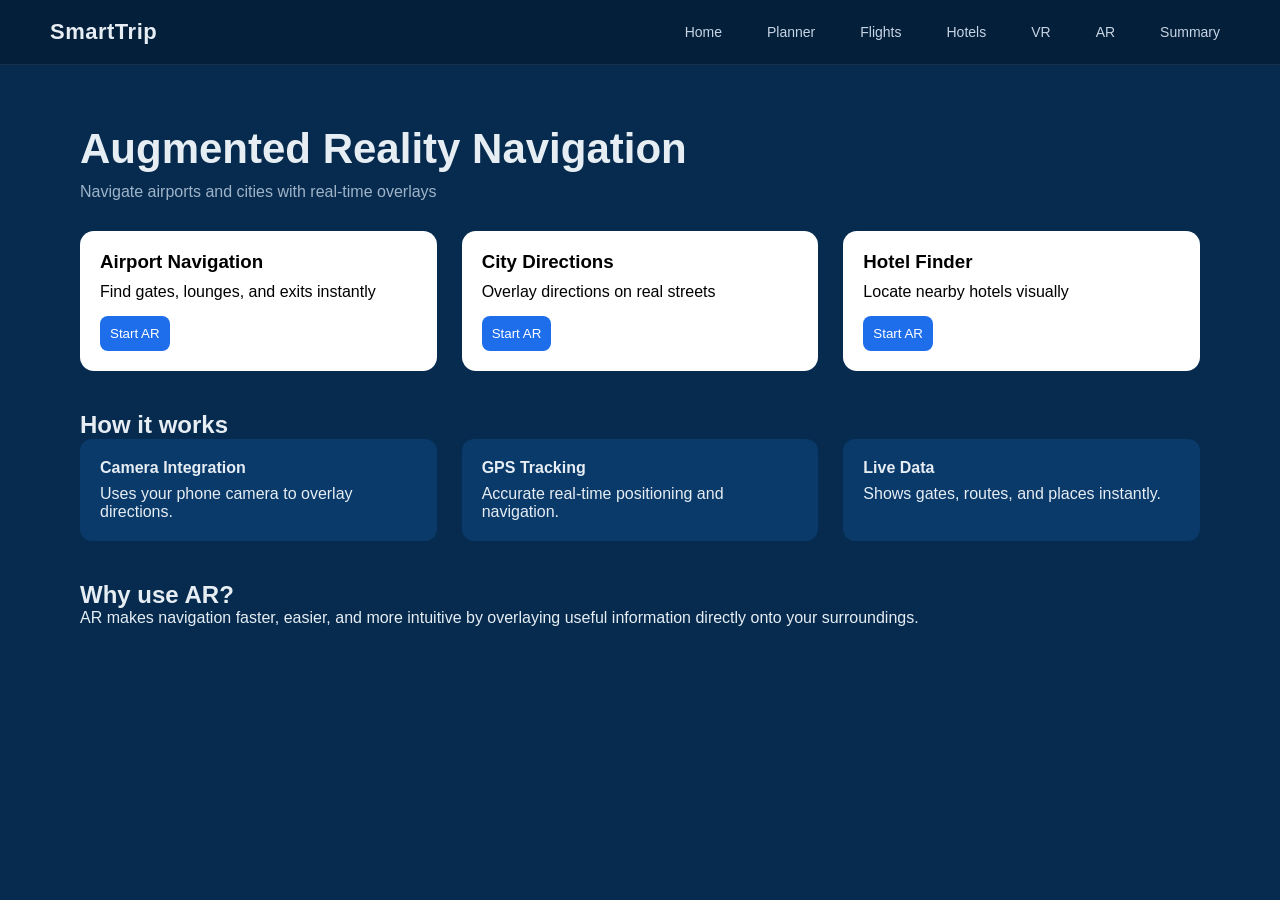
==== ar.html @ 6f410078 "Add files via upload" ====
<!DOCTYPE html>
<html>
<head>
  <title>AR Navigation</title>
  <link rel="stylesheet" href="css/style.css">
</head>
<body>

<header class="navbar">

  <div class="logo">SmartTrip</div>

  <!-- HAMBURGER (mobile) -->
  <div class="menu-toggle" onclick="toggleMenu()">☰</div>

  <nav class="nav-links" id="navLinks">
    <a href="index.html">Home</a>
    <a href="planner.html">Planner</a>
    <a href="booking.html">Flights</a>
    <a href="hotels.html">Hotels</a>
    <a href="vr.html">VR</a>
    <a href="ar.html">AR</a>
    <a href="summary.html">Summary</a>
  </nav>

</header>

<section class="container">

  <!-- HEADER -->
  <div class="page-header">
    <h1>Augmented Reality Navigation</h1>
    <p>Navigate airports and cities with real-time overlays</p>
  </div>

  <!-- FEATURES -->
  <div class="grid-3">

    <div class="card">
      <h3>Airport Navigation</h3>
      <p>Find gates, lounges, and exits instantly</p>
      <button>Start AR</button>
    </div>

    <div class="card">
      <h3>City Directions</h3>
      <p>Overlay directions on real streets</p>
      <button>Start AR</button>
    </div>

    <div class="card">
      <h3>Hotel Finder</h3>
      <p>Locate nearby hotels visually</p>
      <button>Start AR</button>
    </div>

  </div>

  <!-- HOW IT WORKS -->
  <div class="info-section">
    <h2>How it works</h2>

    <div class="grid-3">
      <div class="info-card">
        <h4>Camera Integration</h4>
        <p>Uses your phone camera to overlay directions.</p>
      </div>

      <div class="info-card">
        <h4>GPS Tracking</h4>
        <p>Accurate real-time positioning and navigation.</p>
      </div>

      <div class="info-card">
        <h4>Live Data</h4>
        <p>Shows gates, routes, and places instantly.</p>
      </div>
    </div>
  </div>

  <!-- BENEFITS -->
  <div class="info-section">
    <h2>Why use AR?</h2>
    <p>
      AR makes navigation faster, easier, and more intuitive by overlaying useful
      information directly onto your surroundings.
    </p>
  </div>

</section>

</body>
</html>
---- css/style.css ----
/* RESET */
* {
  margin: 0;
  padding: 0;
  box-sizing: border-box;
  font-family: 'Segoe UI', sans-serif;
}

body {
  background: #062B4F;
  color: #e6edf3;
}

/* NAVBAR */
.navbar {
  display: flex;
  justify-content: space-between;
  align-items: center;
  padding: 18px 50px;
  background: #041f3a;
  border-bottom: 1px solid rgba(255,255,255,0.08);
}

.logo {
  font-size: 22px;
  font-weight: 700;
  letter-spacing: 0.5px;
}

.nav-links {
  display: flex;
  align-items: center;
  gap: 25px;
}

.nav-links a {
  color: #c7d4e3;
  text-decoration: none;
  font-size: 14px;
  transition: 0.2s;
}

.nav-links a:hover {
  color: white;
}

/* HERO */
.hero {
  padding: 70px 60px;
}

.hero h1 {
  font-size: 52px;
  font-weight: 700;
  line-height: 1.2;
  margin-bottom: 30px;
}

/* TABS */
.tabs {
  display: flex;
  gap: 10px;
  margin-bottom: 20px;
}

.tabs button {
  padding: 10px 20px;
  border-radius: 25px;
  border: 1px solid #1E6DEB;
  background: transparent;
  color: white;
  cursor: pointer;
  transition: 0.2s;
}

.tabs button.active,
.tabs button:hover {
  background: #1E6DEB;
}

/* SEARCH BAR */
.search-container {
  display: grid;
  grid-template-columns: repeat(5, 1fr) 140px;
  background: white;
  border-radius: 12px;
  overflow: hidden;
  margin-top: 15px;
}

.input-box {
  padding: 12px 15px;
  border-right: 1px solid #eee;
  color: black;
}

.input-box label {
  font-size: 12px;
  color: gray;
}

.input-box input,
.input-box select {
  width: 100%;
  border: none;
  outline: none;
  font-size: 14px;
}

.search-btn {
  background: #1E6DEB;
  color: white;
  border: none;
  font-weight: 600;
  cursor: pointer;
  transition: 0.2s;
}

.search-btn:hover {
  background: #1557c5;
}

/* OPTIONS */
.options {
  margin-top: 15px;
  display: flex;
  gap: 20px;
  font-size: 13px;
}

/* SECTIONS */
.section {
  padding: 60px;
}

.section h2 {
  margin-bottom: 25px;
}

/* CARDS */
.cards {
  display: grid;
  grid-template-columns: repeat(3, 1fr);
  gap: 25px;
}

.card {
  background: white;
  color: black;
  padding: 20px;
  border-radius: 14px;
  transition: 0.2s;
}

.card:hover {
  transform: translateY(-5px);
}

.card h3 {
  margin-bottom: 10px;
}

.card button {
  margin-top: 15px;
  padding: 10px;
  background: #1E6DEB;
  border: none;
  color: white;
  border-radius: 8px;
  cursor: pointer;
}

/* QUICK */
.quick-section {
  display: flex;
  gap: 20px;
  padding: 40px 60px;
}

.quick-card {
  flex: 1;
  background: #0a3a6a;
  padding: 25px;
  border-radius: 12px;
  text-align: center;
  font-weight: 500;
  cursor: pointer;
  transition: 0.2s;
}

.quick-card:hover {
  background: #114c8c;
}

/* PROMO */
.promo {
  display: flex;
  align-items: center;
  justify-content: space-between;
  margin: 40px 60px;
  padding: 40px;
  background: #1E6DEB;
  border-radius: 16px;
}

.promo-text h2 {
  font-size: 32px;
  margin-bottom: 10px;
}

.promo-text button {
  margin-top: 15px;
  padding: 10px 20px;
  border: none;
  background: white;
  color: black;
  border-radius: 8px;
  cursor: pointer;
}

.promo-img {
  width: 40%;
  height: 220px;
  border-radius: 12px;
  background: url('https://images.unsplash.com/photo-1502920917128-1aa500764ce7') center/cover;
}

/* FOOTER */
.footer {
  text-align: center;
  padding: 25px;
  background: #041f3a;
  margin-top: 40px;
}

/* RESPONSIVE */
@media (max-width: 900px) {
  .search-container {
    grid-template-columns: 1fr;
  }

  .cards {
    grid-template-columns: 1fr;
  }

  .promo {
    flex-direction: column;
  }

  .promo-img {
    width: 100%;
    margin-top: 20px;
  }
}

/* SUMMARY PAGE */

.summary-container {
  padding: 60px;
  max-width: 1200px;
  margin: auto;
}

.summary-container h1 {
  margin-bottom: 30px;
}

/* GRID */
.summary-grid {
  display: grid;
  grid-template-columns: 2fr 1fr;
  gap: 25px;
}

/* CARDS */
.summary-card {
  background: white;
  color: black;
  padding: 25px;
  border-radius: 14px;
  margin-bottom: 20px;
  line-height: 1.6;
}

.summary-card h3 {
  margin-bottom: 12px;
}

/* RIGHT SIDE */
.summary-right .summary-card {
  margin-bottom: 20px;
}

.highlight {
  background: #1E6DEB;
  color: white;
}

/* BUTTON */
.primary-btn {
  width: 100%;
  padding: 15px;
  background: #1E6DEB;
  border: none;
  color: white;
  border-radius: 10px;
  font-size: 16px;
  cursor: pointer;
}

/* RESPONSIVE */
@media(max-width: 900px){
  .summary-grid {
    grid-template-columns: 1fr;
  }
}

/* PLANNER PAGE */

.planner-container {
  max-width: 1200px;
  margin: auto;
  padding: 60px 40px;
}

/* HEADER */
.planner-header {
  margin-bottom: 25px;
}

.planner-header h1 {
  font-size: 40px;
  margin-bottom: 8px;
}

.planner-header p {
  color: #9fb3c8;
}

/* GRID FIX */
.planner-grid {
  display: grid;
  grid-template-columns: repeat(3, 1fr);
  gap: 25px;
}

/* CARDS */
.planner-card {
  background: white;
  color: black;
  padding: 25px;
  border-radius: 16px;
  transition: 0.2s;
}

.planner-card:hover {
  transform: translateY(-6px);
}

.planner-card h3 {
  margin-bottom: 10px;
}

.planner-card p {
  margin-bottom: 15px;
}

.planner-card button {
  padding: 10px 15px;
  background: #1E6DEB;
  border: none;
  color: white;
  border-radius: 8px;
  cursor: pointer;
}

/* DIVIDER (THIS FIXES EMPTY SPACE FEEL) */
.divider {
  height: 1px;
  background: rgba(255,255,255,0.1);
  margin: 50px 0;
}

/* RESPONSIVE */
@media(max-width: 900px){
  .planner-grid {
    grid-template-columns: 1fr;
  }
}

/* BOOKING PAGE */

.booking-container {
  max-width: 1200px;
  margin: auto;
  padding: 60px 40px;
}

.sub {
  color: #9fb3c8;
  margin-bottom: 25px;
}

/* LAYOUT */
.booking-layout {
  display: grid;
  grid-template-columns: 280px 1fr;
  gap: 25px;
}

/* FILTERS */
.filters {
  background: #041f3a;
  padding: 20px;
  border-radius: 12px;
}

.filter-box {
  margin-bottom: 20px;
}

/* RESULTS */
.results {
  display: flex;
  flex-direction: column;
  gap: 15px;
}

/* FLIGHT CARD */
.flight-card {
  background: white;
  color: black;
  padding: 20px;
  border-radius: 14px;
  display: flex;
  justify-content: space-between;
  align-items: center;
}

.flight-info span {
  font-size: 13px;
  color: gray;
}

.flight-price h2 {
  margin-bottom: 10px;
}

.flight-price button,
.hotel-card button {
  background: #1E6DEB;
  color: white;
  border: none;
  padding: 10px 18px;
  border-radius: 10px;
  font-size: 14px;
  cursor: pointer;
  transition: 0.2s;
}

.flight-price button:hover,
.hotel-card button:hover {
  background: #1557c5;
}
/* RESPONSIVE */
@media(max-width: 900px){
  .booking-layout {
    grid-template-columns: 1fr;
  }
}

/* HOTEL CARD (same style as flights) */
.hotel-card {
  background: white;
  color: black;
  padding: 20px;
  border-radius: 14px;
  display: flex;
  justify-content: space-between;
  align-items: center;
}

.flight-card,
.hotel-card {
  display: flex;
  justify-content: space-between;
  align-items: center;
}

.flight-price {
  text-align: right;
}

/* NAVBAR IMPROVED */

.navbar {
  display: flex;
  justify-content: space-between;
  align-items: center;
  padding: 18px 50px;
  background: #041f3a;
  border-bottom: 1px solid rgba(255,255,255,0.08);
}

.logo {
  font-size: 22px;
  font-weight: 700;
}

/* LINKS */
.nav-links {
  display: flex;
  gap: 25px;
}

.nav-links a {
  color: #c7d4e3;
  text-decoration: none;
  font-size: 14px;
  padding: 6px 10px;
  border-radius: 6px;
  transition: 0.2s;
}

.nav-links a:hover {
  color: white;
  background: rgba(255,255,255,0.08);
}

/* ACTIVE LINK */
.nav-links a.active {
  background: #1E6DEB;
  color: white;
}

/* MOBILE */
.menu-toggle {
  display: none;
  font-size: 22px;
  cursor: pointer;
}

@media(max-width: 900px){
  .menu-toggle {
    display: block;
  }

  .nav-links {
    position: absolute;
    top: 60px;
    right: 20px;
    background: #041f3a;
    flex-direction: column;
    padding: 15px;
    border-radius: 10px;
    display: none;
  }

  .nav-links.show {
    display: flex;
  }
}

/* COMMON CONTAINER */
.container {
  max-width: 1200px;
  margin: auto;
  padding: 60px 40px;
}

/* HEADER */
.page-header {
  margin-bottom: 30px;
}

.page-header h1 {
  font-size: 42px;
  margin-bottom: 10px;
}

.page-header p {
  color: #9fb3c8;
}

/* GRID */
.grid-3 {
  display: grid;
  grid-template-columns: repeat(3, 1fr);
  gap: 25px;
  margin-bottom: 40px;
}

/* INFO SECTION */
.info-section {
  margin-top: 40px;
}

/* INFO CARDS */
.info-card {
  background: #0a3a6a;
  padding: 20px;
  border-radius: 12px;
}

.info-card h4 {
  margin-bottom: 8px;
}

/* RESPONSIVE */
@media(max-width: 900px){
  .grid-3 {
    grid-template-columns: 1fr;
  }
}

/* EXPLORE SECTION */

.explore-section {
  width: 100%;
  padding: 60px 80px; /* edge spacing */
}

.explore-section h2 {
  margin-bottom: 25px;
}

/* GRID */
.explore-grid {
  display: grid;
  grid-template-columns: repeat(3, 1fr);
  gap: 20px;
}

/* CARDS */
.explore-card {
  background: #0a3a6a;
  padding: 20px;
  border-radius: 12px;
  cursor: pointer;
  transition: 0.2s;
  font-size: 15px;
}

.explore-card:hover {
  background: #114c8c;
  transform: translateY(-4px);
}

/* MOBILE */
@media(max-width: 900px){
  .explore-grid {
    grid-template-columns: 1fr;
  }
}

/* DESTINATIONS SECTION */

.destinations-section {
  width: 100%;
  padding: 60px 60px; /* space from edges */
}

.destinations-section h2 {
  font-size: 34px;   /* bigger */
  font-weight: 700;
  margin-bottom: 30px;
  text-align: left;  /* force left */
}

/* GRID */
.destinations-grid {
  display: grid;
  grid-template-columns: repeat(5, 1fr); /* 👈 5 columns */
  gap: 20px;
}

/* CARD */
.destination-card {
  background: white;
  color: black;
  border-radius: 16px;
  overflow: hidden;
  cursor: pointer;
  transition: 0.25s;
}

.destination-card:hover {
  transform: translateY(-6px);
}

/* IMAGE (IMPORTANT — RECTANGLE FIX) */
.destination-img {
  width: 100%;
  height: 180px; /* THIS CONTROLS RECTANGLE SHAPE */
  overflow: hidden;
}

.destination-img img {
  width: 100%;
  height: 100%;
  object-fit: cover; /* keeps image perfectly fitted */
}

/* CONTENT */
.destination-content {
  padding: 18px;
}

.destination-content h3 {
  margin-bottom: 5px;
}

.destination-content p {
  color: gray;
  font-size: 14px;
  margin-bottom: 12px;
}

/* INFO ROW */
.destination-info {
  display: flex;
  justify-content: space-between;
  font-size: 13px;
  margin-bottom: 10px;
}

/* PRICE */
.price {
  color: #1E6DEB;
  font-weight: bold;
}

/* MOBILE */
@media(max-width: 900px){
  .destinations-grid {
    grid-template-columns: 1fr;
  }
}

/* ROUTES SECTION */

.routes-section {
  width: 100%;
  padding: 60px 80px;
}

.routes-section h2 {
  font-size: 34px;
  margin-bottom: 30px;
}

/* GRID */
.routes-grid {
  display: grid;
  grid-template-columns: repeat(3, 1fr);
  gap: 25px;
}

/* CARD */
.route-card {
  background: white;
  color: black;
  border-radius: 16px;
  overflow: hidden;
  transition: 0.2s;
}

.route-card:hover {
  transform: translateY(-5px);
}

/* IMAGE (same rectangle style) */
.route-img {
  width: 100%;
  height: 160px;
  overflow: hidden;
}

.route-img img {
  width: 100%;
  height: 100%;
  object-fit: cover;
}

/* CONTENT */
.route-content {
  padding: 18px;
}

.route-content h3 {
  margin-bottom: 8px;
}

.route-content p {
  margin-bottom: 15px;
  font-size: 14px;
}

/* BUTTON */
.route-content button {
  background: #1E6DEB;
  color: white;
  border: none;
  padding: 10px 16px;
  border-radius: 8px;
  cursor: pointer;
}

/* SEARCH BAR */
.search-input {
  width: 100%;
  padding: 14px 16px;
  margin-bottom: 20px;

  border: 1px solid #dcdcdc;
  border-radius: 10px;

  font-size: 15px;
  outline: none;

  transition: all 0.2s ease;
}

/* PLACEHOLDER */
.search-input::placeholder {
  color: #999;
}

/* FOCUS EFFECT */
.search-input:focus {
  border-color: #1E6DEB;
  box-shadow: 0 0 0 2px rgba(30, 109, 235, 0.15);
}

/* OPTIONAL: DARK BACKGROUND VERSION (if needed) */
.booking-container .search-input {
  background: white;
  color: black;
}
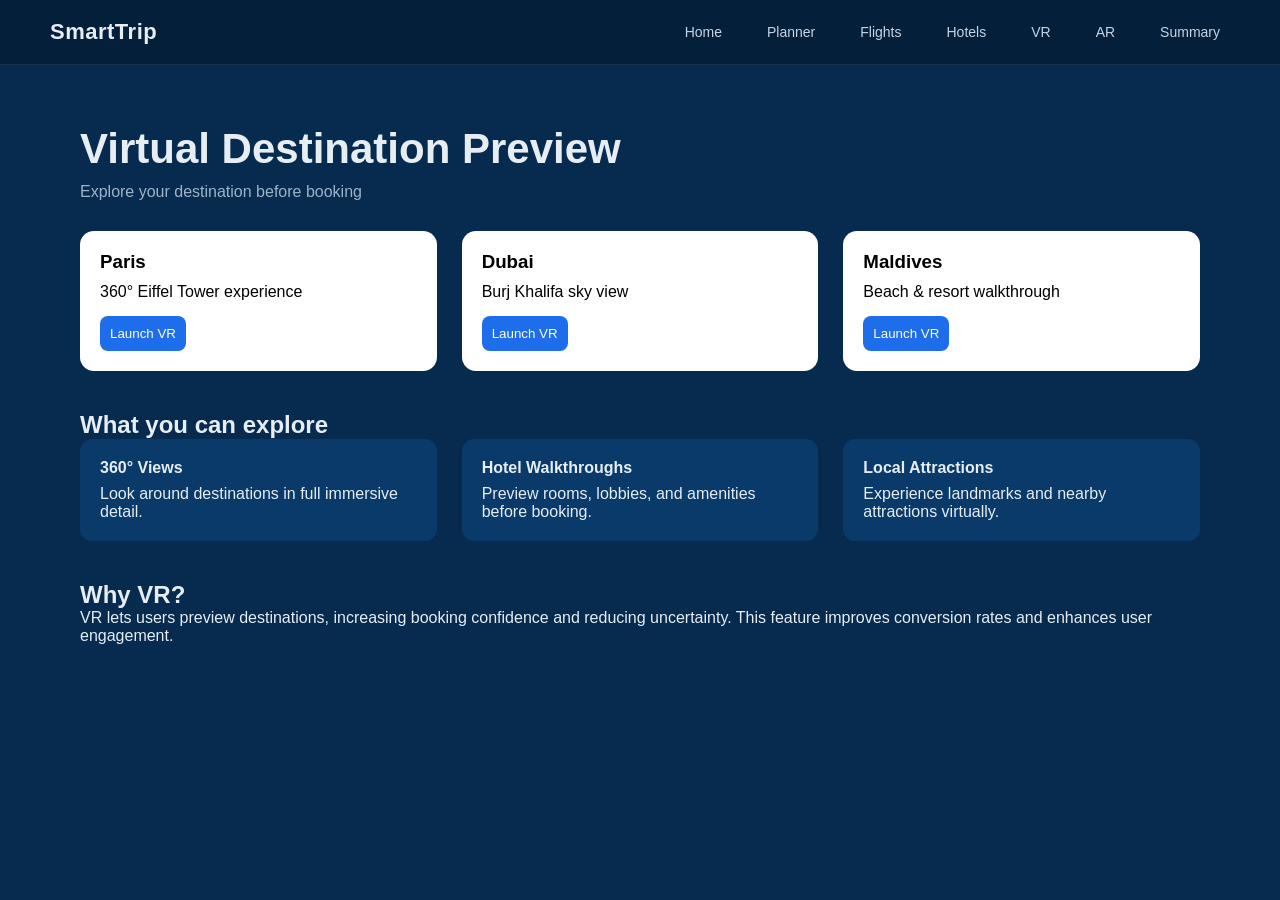
==== commit b5dc5b5a: "Replace AR page with VR preview content" ====
--- a/ar.html
+++ b/ar.html
@@ -1,7 +1,7 @@
 <!DOCTYPE html>
 <html>
 <head>
-  <title>AR Navigation</title>
+  <title>VR Preview</title>
   <link rel="stylesheet" href="css/style.css">
 </head>
 <body>
@@ -10,7 +10,6 @@
 
   <div class="logo">SmartTrip</div>
 
-  <!-- HAMBURGER (mobile) -->
   <div class="menu-toggle" onclick="toggleMenu()">☰</div>
 
   <nav class="nav-links" id="navLinks">
@@ -27,67 +26,71 @@
 
 <section class="container">
 
-  <!-- HEADER -->
   <div class="page-header">
-    <h1>Augmented Reality Navigation</h1>
-    <p>Navigate airports and cities with real-time overlays</p>
+    <h1>Virtual Destination Preview</h1>
+    <p>Explore your destination before booking</p>
   </div>
 
-  <!-- FEATURES -->
   <div class="grid-3">
 
     <div class="card">
-      <h3>Airport Navigation</h3>
-      <p>Find gates, lounges, and exits instantly</p>
-      <button>Start AR</button>
+      <h3>Paris</h3>
+      <p>360° Eiffel Tower experience</p>
+      <button onclick="openEarth(48.8584, 2.2945)">Launch VR</button>
     </div>
 
     <div class="card">
-      <h3>City Directions</h3>
-      <p>Overlay directions on real streets</p>
-      <button>Start AR</button>
+      <h3>Dubai</h3>
+      <p>Burj Khalifa sky view</p>
+      <button onclick="openEarth( 25.1972 , 55.2744)">Launch VR</button>
     </div>
 
     <div class="card">
-      <h3>Hotel Finder</h3>
-      <p>Locate nearby hotels visually</p>
-      <button>Start AR</button>
+      <h3>Maldives</h3>
+      <p>Beach & resort walkthrough</p>
+      <button onclick="openEarth(3.2913, 73.3215)">Launch VR</button>
     </div>
 
   </div>
 
-  <!-- HOW IT WORKS -->
   <div class="info-section">
-    <h2>How it works</h2>
+    <h2>What you can explore</h2>
 
     <div class="grid-3">
       <div class="info-card">
-        <h4>Camera Integration</h4>
-        <p>Uses your phone camera to overlay directions.</p>
+        <h4>360° Views</h4>
+        <p>Look around destinations in full immersive detail.</p>
       </div>
 
       <div class="info-card">
-        <h4>GPS Tracking</h4>
-        <p>Accurate real-time positioning and navigation.</p>
+        <h4>Hotel Walkthroughs</h4>
+        <p>Preview rooms, lobbies, and amenities before booking.</p>
       </div>
 
       <div class="info-card">
-        <h4>Live Data</h4>
-        <p>Shows gates, routes, and places instantly.</p>
+        <h4>Local Attractions</h4>
+        <p>Experience landmarks and nearby attractions virtually.</p>
       </div>
     </div>
   </div>
 
-  <!-- BENEFITS -->
   <div class="info-section">
-    <h2>Why use AR?</h2>
+    <h2>Why VR?</h2>
     <p>
-      AR makes navigation faster, easier, and more intuitive by overlaying useful
-      information directly onto your surroundings.
+      VR lets users preview destinations, increasing booking confidence and reducing uncertainty.
+      This feature improves conversion rates and enhances user engagement.
     </p>
   </div>
 
 </section>
 
+<!-- ✅ REQUIRED SCRIPT -->
+<script>
+function openEarth(lat, lng){
+  const url = `https://earth.google.com/web/@${lat},${lng},8500a`;
+  window.open(url, "_blank");
+}
+</script>
+
 </body>
-</html>+</html>
--- a/css/style.css
+++ b/css/style.css
@@ -84,7 +84,6 @@
   grid-template-columns: repeat(5, 1fr) 140px;
   background: white;
   border-radius: 12px;
-  overflow: hidden;
   margin-top: 15px;
 }
 
@@ -92,6 +91,7 @@
   padding: 12px 15px;
   border-right: 1px solid #eee;
   color: black;
+  position: relative; /* Add this! */
 }
 
 .input-box label {
@@ -736,104 +736,36 @@
     grid-template-columns: 1fr;
   }
 }
-
-/* ROUTES SECTION */
-
-.routes-section {
+.autocomplete-box {
+  position: absolute;
+  /* Ensure it starts exactly below the input */
+  top: 100%; 
+  left: 0;
+  background: white;
   width: 100%;
-  padding: 60px 80px;
-}
-
-.routes-section h2 {
-  font-size: 34px;
-  margin-bottom: 30px;
-}
-
-/* GRID */
-.routes-grid {
-  display: grid;
-  grid-template-columns: repeat(3, 1fr);
-  gap: 25px;
-}
-
-/* CARD */
-.route-card {
-  background: white;
-  color: black;
-  border-radius: 16px;
-  overflow: hidden;
-  transition: 0.2s;
-}
-
-.route-card:hover {
-  transform: translateY(-5px);
-}
-
-/* IMAGE (same rectangle style) */
-.route-img {
-  width: 100%;
-  height: 160px;
-  overflow: hidden;
-}
-
-.route-img img {
-  width: 100%;
-  height: 100%;
-  object-fit: cover;
-}
-
-/* CONTENT */
-.route-content {
-  padding: 18px;
-}
-
-.route-content h3 {
-  margin-bottom: 8px;
-}
-
-.route-content p {
-  margin-bottom: 15px;
-  font-size: 14px;
-}
-
-/* BUTTON */
-.route-content button {
-  background: #1E6DEB;
-  color: white;
-  border: none;
-  padding: 10px 16px;
+  /* Added a shadow to give it depth and separate it from the background */
+  box-shadow: 0 4px 12px rgba(0, 0, 0, 0.15); 
   border-radius: 8px;
-  cursor: pointer;
-}
-
-/* SEARCH BAR */
-.search-input {
-  width: 100%;
-  padding: 14px 16px;
-  margin-bottom: 20px;
-
-  border: 1px solid #dcdcdc;
-  border-radius: 10px;
-
-  font-size: 15px;
-  outline: none;
-
-  transition: all 0.2s ease;
-}
-
-/* PLACEHOLDER */
-.search-input::placeholder {
-  color: #999;
-}
-
-/* FOCUS EFFECT */
-.search-input:focus {
-  border-color: #1E6DEB;
-  box-shadow: 0 0 0 2px rgba(30, 109, 235, 0.15);
-}
-
-/* OPTIONAL: DARK BACKGROUND VERSION (if needed) */
-.booking-container .search-input {
-  background: white;
-  color: black;
-}+  margin-top: 5px;
+  /* Higher z-index to stay on top of the search button/other inputs */
+  z-index: 1000; 
+  overflow-y: auto;
+  max-height: 250px;
+  color: #333; /* Ensuring text is dark and readable */
+}
+
+.autocomplete-box div {
+  padding: 12px 15px;
+  cursor: pointer;
+  border-bottom: 1px solid #f0f0f0;
+  transition: background 0.2s ease;
+}
+
+.autocomplete-box div:last-child {
+  border-bottom: none;
+}
+
+.autocomplete-box div:hover {
+  background: #f5f7ff; /* A slight blue tint to match your SmartTrip theme */
+  color: #006ce4;
+}
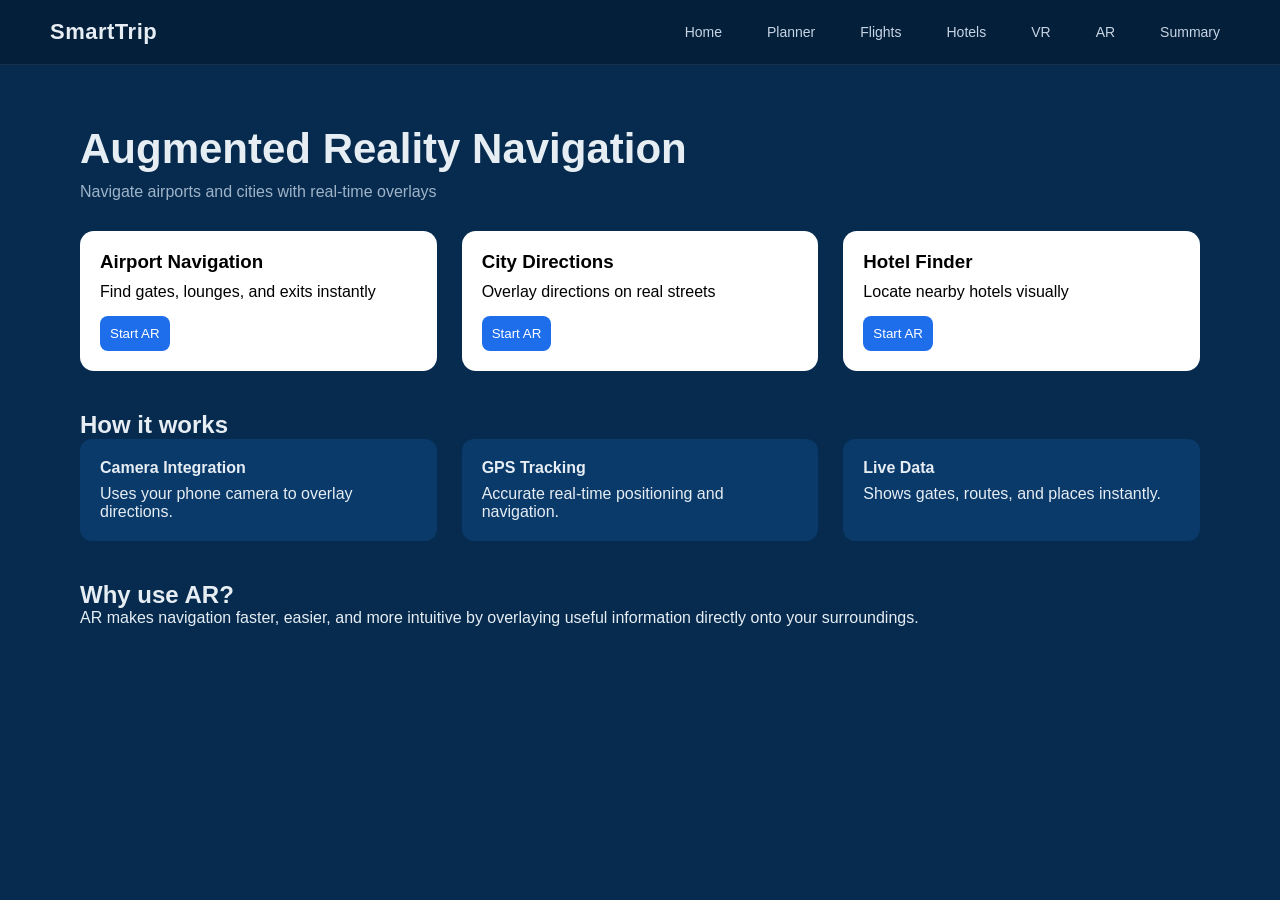
==== commit bbfe4d78: "Replace VR Preview with AR Navigation page" ====
--- a/ar.html
+++ b/ar.html
@@ -1,8 +1,9 @@
 <!DOCTYPE html>
 <html>
 <head>
-  <title>VR Preview</title>
+  <title>AR Navigation</title>
   <link rel="stylesheet" href="css/style.css">
+  
 </head>
 <body>
 
@@ -10,6 +11,7 @@
 
   <div class="logo">SmartTrip</div>
 
+  <!-- HAMBURGER (mobile) -->
   <div class="menu-toggle" onclick="toggleMenu()">☰</div>
 
   <nav class="nav-links" id="navLinks">
@@ -26,71 +28,100 @@
 
 <section class="container">
 
+  <!-- HEADER -->
   <div class="page-header">
-    <h1>Virtual Destination Preview</h1>
-    <p>Explore your destination before booking</p>
+    <h1>Augmented Reality Navigation</h1>
+    <p>Navigate airports and cities with real-time overlays</p>
   </div>
 
+  <!-- FEATURES -->
   <div class="grid-3">
 
     <div class="card">
-      <h3>Paris</h3>
-      <p>360° Eiffel Tower experience</p>
-      <button onclick="openEarth(48.8584, 2.2945)">Launch VR</button>
+      <h3>Airport Navigation</h3>
+      <p>Find gates, lounges, and exits instantly</p>
+      <button onclick="openAR('airport')">Start AR</button>
     </div>
 
     <div class="card">
-      <h3>Dubai</h3>
-      <p>Burj Khalifa sky view</p>
-      <button onclick="openEarth( 25.1972 , 55.2744)">Launch VR</button>
+      <h3>City Directions</h3>
+      <p>Overlay directions on real streets</p>
+      <button onclick="openAR('city')">Start AR</button>
     </div>
 
     <div class="card">
-      <h3>Maldives</h3>
-      <p>Beach & resort walkthrough</p>
-      <button onclick="openEarth(3.2913, 73.3215)">Launch VR</button>
+      <h3>Hotel Finder</h3>
+      <p>Locate nearby hotels visually</p>
+      <button onclick="openAR('hotel')">Start AR</button>
     </div>
 
   </div>
 
+  <!-- HOW IT WORKS -->
   <div class="info-section">
-    <h2>What you can explore</h2>
+    <h2>How it works</h2>
 
     <div class="grid-3">
       <div class="info-card">
-        <h4>360° Views</h4>
-        <p>Look around destinations in full immersive detail.</p>
+        <h4>Camera Integration</h4>
+        <p>Uses your phone camera to overlay directions.</p>
       </div>
 
       <div class="info-card">
-        <h4>Hotel Walkthroughs</h4>
-        <p>Preview rooms, lobbies, and amenities before booking.</p>
+        <h4>GPS Tracking</h4>
+        <p>Accurate real-time positioning and navigation.</p>
       </div>
 
       <div class="info-card">
-        <h4>Local Attractions</h4>
-        <p>Experience landmarks and nearby attractions virtually.</p>
+        <h4>Live Data</h4>
+        <p>Shows gates, routes, and places instantly.</p>
       </div>
     </div>
   </div>
 
+  <!-- BENEFITS -->
   <div class="info-section">
-    <h2>Why VR?</h2>
+    <h2>Why use AR?</h2>
     <p>
-      VR lets users preview destinations, increasing booking confidence and reducing uncertainty.
-      This feature improves conversion rates and enhances user engagement.
+      AR makes navigation faster, easier, and more intuitive by overlaying useful
+      information directly onto your surroundings.
     </p>
   </div>
 
 </section>
 
-<!-- ✅ REQUIRED SCRIPT -->
+
 <script>
-function openEarth(lat, lng){
-  const url = `https://earth.google.com/web/@${lat},${lng},8500a`;
+function openAR(type){
+
+  const trip = JSON.parse(localStorage.getItem("trip"));
+
+  if(!trip){
+    alert("Plan a trip first");
+    return;
+  }
+
+  const destination = trip.to || "Delhi";
+
+  let url = "";
+
+  if(type === "airport"){
+    // opens airport navigation
+    url = "https://www.google.com/maps/search/airport+near+" + destination;
+  }
+
+  else if(type === "city"){
+    // opens live directions (feels like AR navigation)
+    url = "https://www.google.com/maps/dir/?api=1&destination=" + destination + "&travelmode=driving";
+  }
+
+  else if(type === "hotel"){
+    // opens hotels nearby
+    url = "https://www.google.com/maps/search/hotels+in+" + destination;
+  }
+
   window.open(url, "_blank");
 }
 </script>
-
 </body>
 </html>
